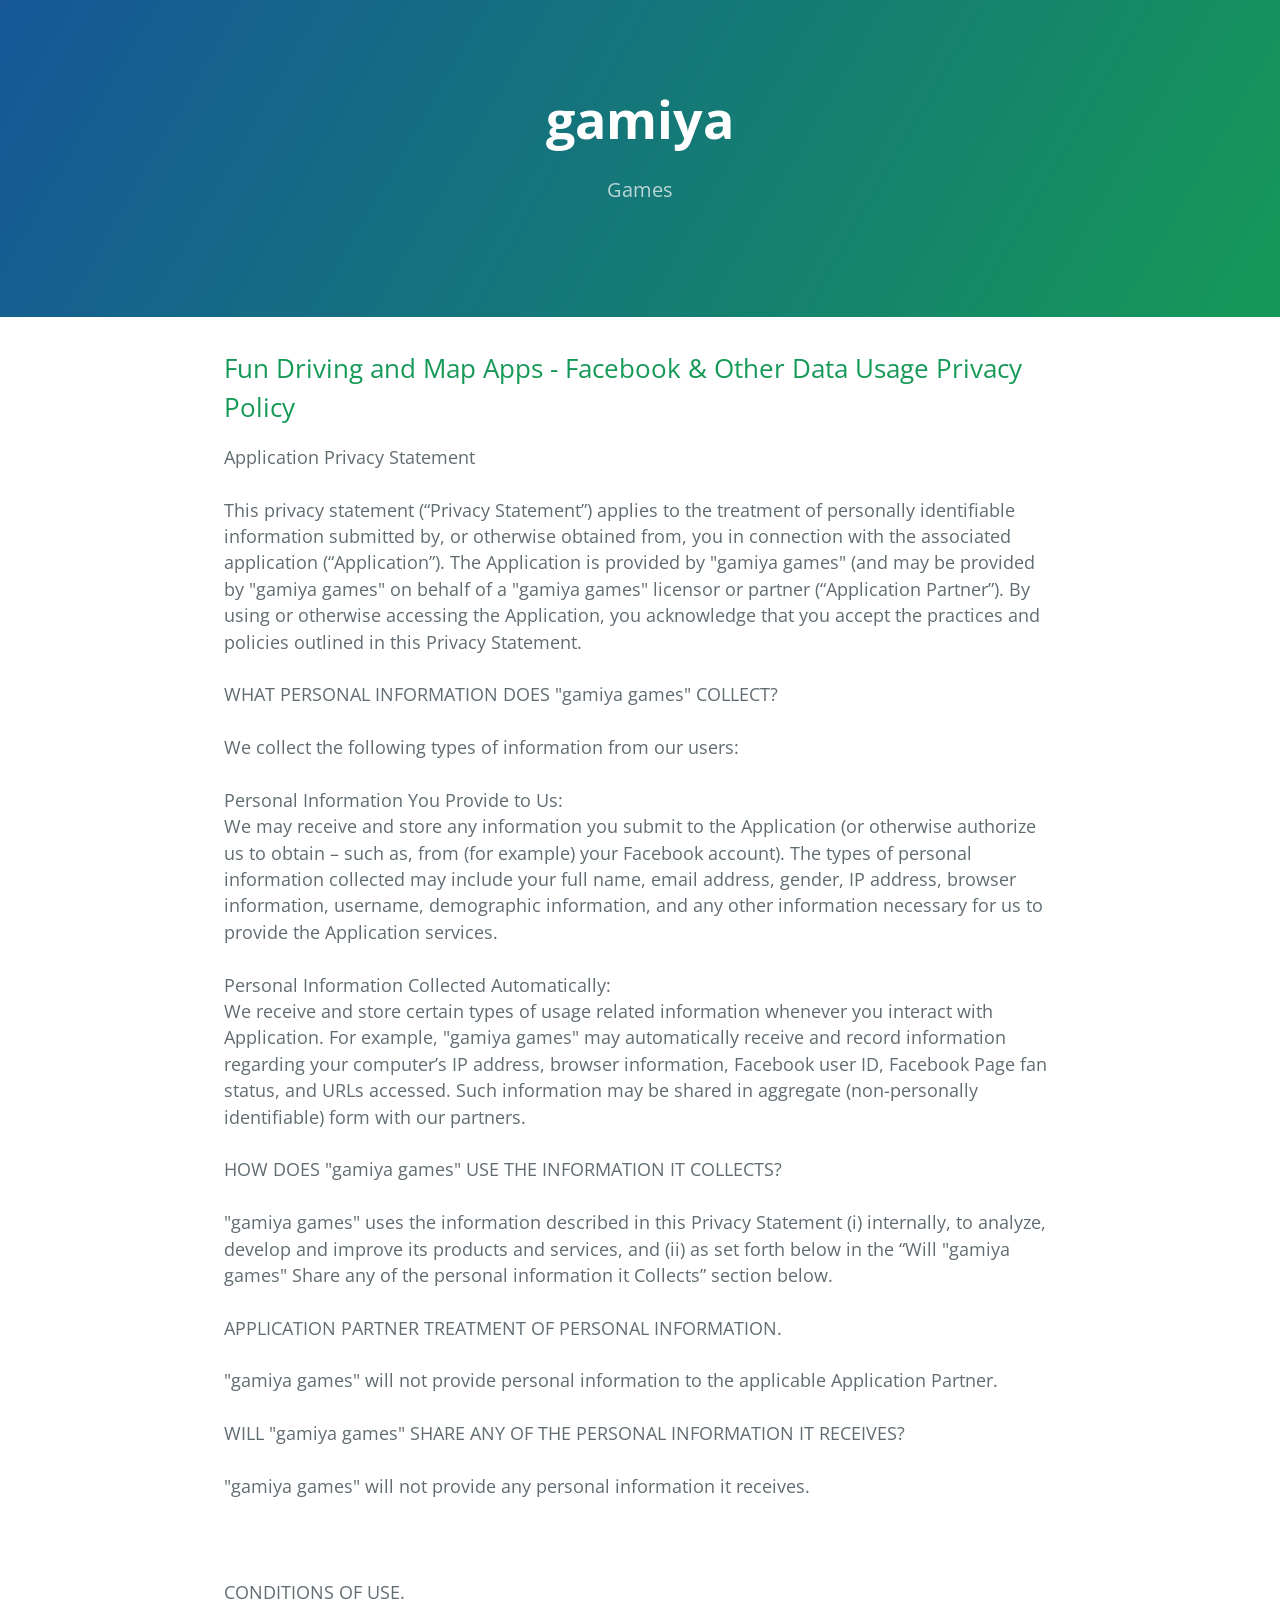
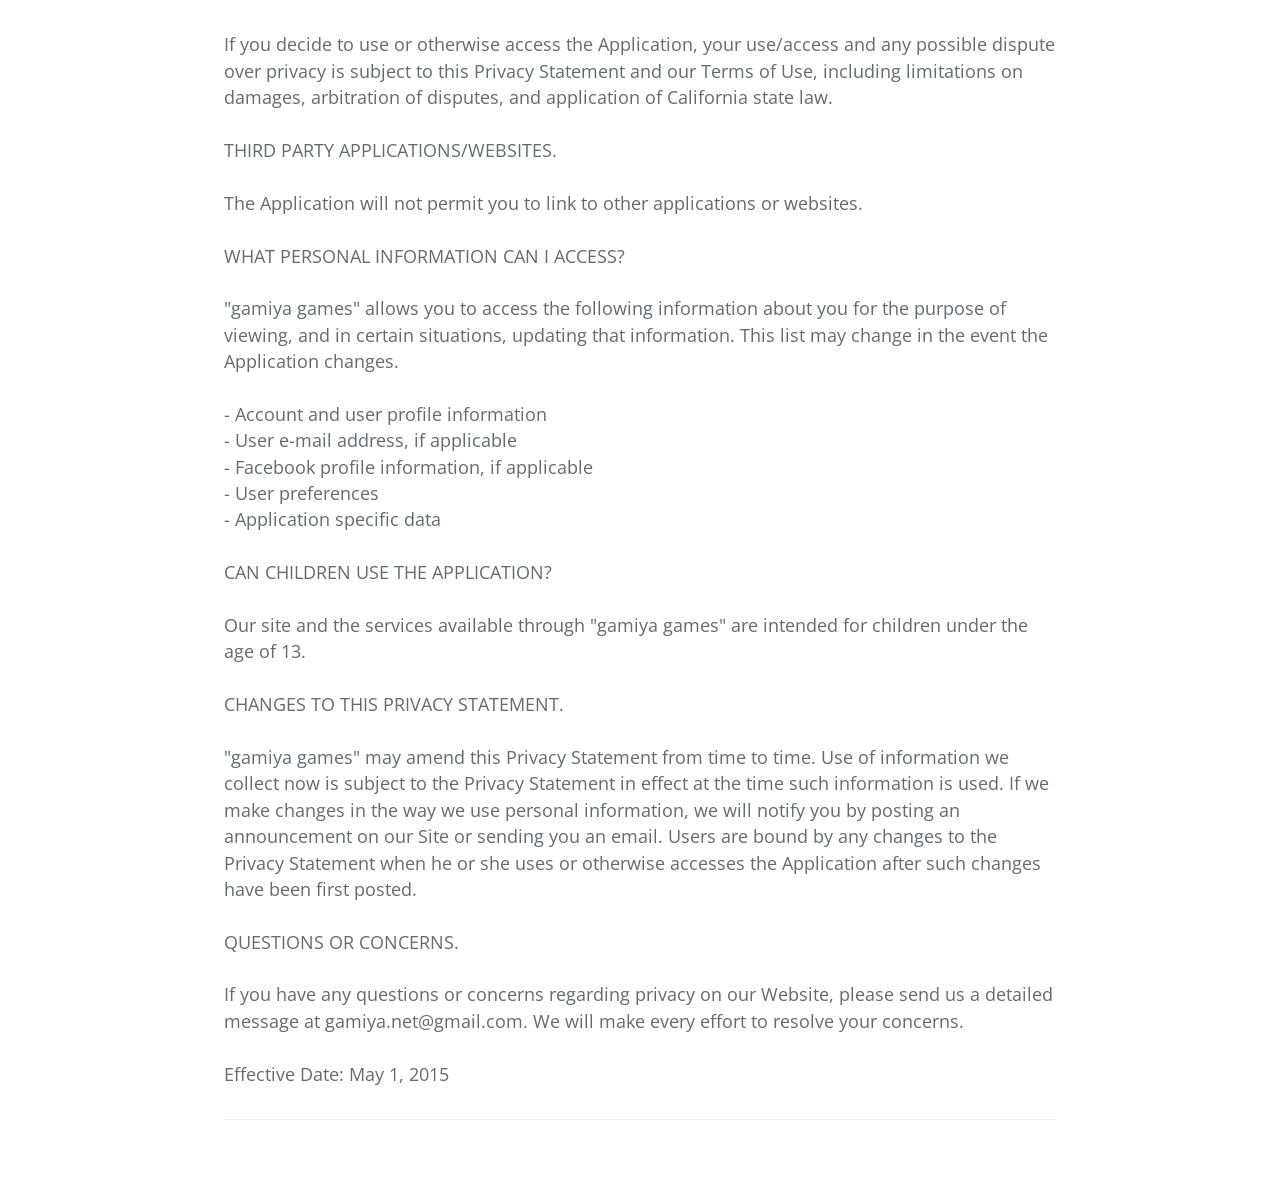
==== index.html @ f91d6087 "inital commit" ====
<!DOCTYPE html>
<html lang="en-us">
  <head>
    <meta charset="UTF-8">
    <title>gamiya by gamiya</title>
    <meta name="viewport" content="width=device-width, initial-scale=1">
    <link rel="stylesheet" type="text/css" href="stylesheets/normalize.css" media="screen">
    <link href='http://fonts.googleapis.com/css?family=Open+Sans:400,700' rel='stylesheet' type='text/css'>
    <link rel="stylesheet" type="text/css" href="stylesheets/stylesheet.css" media="screen">
    <link rel="stylesheet" type="text/css" href="stylesheets/github-light.css" media="screen">
  </head>
	 <body>
    <section class="page-header">
      <h1 class="project-name">gamiya</h1>
      <h2 class="project-tagline">Games</h2>
    </section>

    <section class="main-content">
		<h2>Fun Driving and Map Apps - Facebook & Other Data Usage Privacy Policy</h2>
		Application Privacy Statement
		<br><br>
		This privacy statement (“Privacy Statement”) applies to the treatment of personally identifiable information submitted by, or otherwise obtained from, you in connection with the associated application (“Application”). The Application is provided by "gamiya games" (and may be provided by "gamiya games" on behalf of a "gamiya games" licensor or partner (“Application Partner”). By using or otherwise accessing the Application, you acknowledge that you accept the practices and policies outlined in this Privacy Statement.
		<br><br>
		WHAT PERSONAL INFORMATION DOES "gamiya games" COLLECT?
		<br><br>
		We collect the following types of information from our users:
		<br><br>
		Personal Information You Provide to Us:<br>
		We may receive and store any information you submit to the Application (or otherwise authorize us to obtain – such as, from (for example) your Facebook account). The types of personal information collected may include your full name, email address, gender, IP address, browser information, username, demographic information, and any other information necessary for us to provide the Application services.
		<br><br>
		Personal Information Collected Automatically:<br>
		We receive and store certain types of usage related information whenever you interact with Application. For example, "gamiya games" may automatically receive and record information regarding your computer’s IP address, browser information, Facebook user ID, Facebook Page fan status, and URLs accessed. Such information may be shared in aggregate (non-personally identifiable) form with our partners.
		<br><br>
		HOW DOES "gamiya games" USE THE INFORMATION IT COLLECTS?
		<br><br>
		"gamiya games" uses the information described in this Privacy Statement (i) internally, to analyze, develop and improve its products and services, and (ii) as set forth below in the “Will "gamiya games" Share any of the personal information it Collects” section below.
		<br><br>
		APPLICATION PARTNER TREATMENT OF PERSONAL INFORMATION.
		<br><br>
		"gamiya games" will not provide personal information to the applicable Application Partner. 
		<br><br>
		WILL "gamiya games" SHARE ANY OF THE PERSONAL INFORMATION IT RECEIVES?
		<br><br>
		"gamiya games" will not provide any personal information it receives. 
		<br><br>
		<br><br>
		CONDITIONS OF USE.
		<br><br>
		If you decide to use or otherwise access the Application, your use/access and any possible dispute over privacy is subject to this Privacy Statement and our Terms of Use, including limitations on damages, arbitration of disputes, and application of California state law.
		<br><br>
		THIRD PARTY APPLICATIONS/WEBSITES.
		<br><br>
		The Application will not permit you to link to other applications or websites. 
		<br><br>
		WHAT PERSONAL INFORMATION CAN I ACCESS?
		<br><br>
		"gamiya games" allows you to access the following information about you for the purpose of viewing, and in certain situations, updating that information. This list may change in the event the Application changes.
		<br><br>
		- Account and user profile information<br>
		- User e-mail address, if applicable<br>
		- Facebook profile information, if applicable<br>
		- User preferences<br>
		- Application specific data
		<br><br>
		CAN CHILDREN USE THE APPLICATION?
		<br><br>
		Our site and the services available through "gamiya games" are intended for children under the age of 13. 
		<br><br>
		CHANGES TO THIS PRIVACY STATEMENT.
		<br><br>
		"gamiya games" may amend this Privacy Statement from time to time. Use of information we collect now is subject to the Privacy Statement in effect at the time such information is used. If we make changes in the way we use personal information, we will notify you by posting an announcement on our Site or sending you an email. Users are bound by any changes to the Privacy Statement when he or she uses or otherwise accesses the Application after such changes have been first posted.
		<br><br>
		QUESTIONS OR CONCERNS.
		<br><br>
		If you have any questions or concerns regarding privacy on our Website, please send us a detailed message at gamiya.net@gmail.com. We will make every effort to resolve your concerns.
		<br><br>
		Effective Date: May 1, 2015
		<footer class="site-footer">

      
      </footer>

    </section>
	
</body></html>
---- stylesheets/stylesheet.css ----
* {
  box-sizing: border-box; }

body {
  padding: 0;
  margin: 0;
  font-family: "Open Sans", "Helvetica Neue", Helvetica, Arial, sans-serif;
  font-size: 16px;
  line-height: 1.5;
  color: #606c71; }

a {
  color: #1e6bb8;
  text-decoration: none; }
  a:hover {
    text-decoration: underline; }

.btn {
  display: inline-block;
  margin-bottom: 1rem;
  color: rgba(255, 255, 255, 0.7);
  background-color: rgba(255, 255, 255, 0.08);
  border-color: rgba(255, 255, 255, 0.2);
  border-style: solid;
  border-width: 1px;
  border-radius: 0.3rem;
  transition: color 0.2s, background-color 0.2s, border-color 0.2s; }
  .btn + .btn {
    margin-left: 1rem; }

.btn:hover {
  color: rgba(255, 255, 255, 0.8);
  text-decoration: none;
  background-color: rgba(255, 255, 255, 0.2);
  border-color: rgba(255, 255, 255, 0.3); }

@media screen and (min-width: 64em) {
  .btn {
    padding: 0.75rem 1rem; } }

@media screen and (min-width: 42em) and (max-width: 64em) {
  .btn {
    padding: 0.6rem 0.9rem;
    font-size: 0.9rem; } }

@media screen and (max-width: 42em) {
  .btn {
    display: block;
    width: 100%;
    padding: 0.75rem;
    font-size: 0.9rem; }
    .btn + .btn {
      margin-top: 1rem;
      margin-left: 0; } }

.page-header {
  color: #fff;
  text-align: center;
  background-color: #159957;
  background-image: linear-gradient(120deg, #155799, #159957); }

@media screen and (min-width: 64em) {
  .page-header {
    padding: 5rem 6rem; } }

@media screen and (min-width: 42em) and (max-width: 64em) {
  .page-header {
    padding: 3rem 4rem; } }

@media screen and (max-width: 42em) {
  .page-header {
    padding: 2rem 1rem; } }

.project-name {
  margin-top: 0;
  margin-bottom: 0.1rem; }

@media screen and (min-width: 64em) {
  .project-name {
    font-size: 3.25rem; } }

@media screen and (min-width: 42em) and (max-width: 64em) {
  .project-name {
    font-size: 2.25rem; } }

@media screen and (max-width: 42em) {
  .project-name {
    font-size: 1.75rem; } }

.project-tagline {
  margin-bottom: 2rem;
  font-weight: normal;
  opacity: 0.7; }

@media screen and (min-width: 64em) {
  .project-tagline {
    font-size: 1.25rem; } }

@media screen and (min-width: 42em) and (max-width: 64em) {
  .project-tagline {
    font-size: 1.15rem; } }

@media screen and (max-width: 42em) {
  .project-tagline {
    font-size: 1rem; } }

.main-content :first-child {
  margin-top: 0; }
.main-content img {
  max-width: 100%; }
.main-content h1, .main-content h2, .main-content h3, .main-content h4, .main-content h5, .main-content h6 {
  margin-top: 2rem;
  margin-bottom: 1rem;
  font-weight: normal;
  color: #159957; }
.main-content p {
  margin-bottom: 1em; }
.main-content code {
  padding: 2px 4px;
  font-family: Consolas, "Liberation Mono", Menlo, Courier, monospace;
  font-size: 0.9rem;
  color: #383e41;
  background-color: #f3f6fa;
  border-radius: 0.3rem; }
.main-content pre {
  padding: 0.8rem;
  margin-top: 0;
  margin-bottom: 1rem;
  font: 1rem Consolas, "Liberation Mono", Menlo, Courier, monospace;
  color: #567482;
  word-wrap: normal;
  background-color: #f3f6fa;
  border: solid 1px #dce6f0;
  border-radius: 0.3rem; }
  .main-content pre > code {
    padding: 0;
    margin: 0;
    font-size: 0.9rem;
    color: #567482;
    word-break: normal;
    white-space: pre;
    background: transparent;
    border: 0; }
.main-content .highlight {
  margin-bottom: 1rem; }
  .main-content .highlight pre {
    margin-bottom: 0;
    word-break: normal; }
.main-content .highlight pre, .main-content pre {
  padding: 0.8rem;
  overflow: auto;
  font-size: 0.9rem;
  line-height: 1.45;
  border-radius: 0.3rem; }
.main-content pre code, .main-content pre tt {
  display: inline;
  max-width: initial;
  padding: 0;
  margin: 0;
  overflow: initial;
  line-height: inherit;
  word-wrap: normal;
  background-color: transparent;
  border: 0; }
  .main-content pre code:before, .main-content pre code:after, .main-content pre tt:before, .main-content pre tt:after {
    content: normal; }
.main-content ul, .main-content ol {
  margin-top: 0; }
.main-content blockquote {
  padding: 0 1rem;
  margin-left: 0;
  color: #819198;
  border-left: 0.3rem solid #dce6f0; }
  .main-content blockquote > :first-child {
    margin-top: 0; }
  .main-content blockquote > :last-child {
    margin-bottom: 0; }
.main-content table {
  display: block;
  width: 100%;
  overflow: auto;
  word-break: normal;
  word-break: keep-all; }
  .main-content table th {
    font-weight: bold; }
  .main-content table th, .main-content table td {
    padding: 0.5rem 1rem;
    border: 1px solid #e9ebec; }
.main-content dl {
  padding: 0; }
  .main-content dl dt {
    padding: 0;
    margin-top: 1rem;
    font-size: 1rem;
    font-weight: bold; }
  .main-content dl dd {
    padding: 0;
    margin-bottom: 1rem; }
.main-content hr {
  height: 2px;
  padding: 0;
  margin: 1rem 0;
  background-color: #eff0f1;
  border: 0; }

@media screen and (min-width: 64em) {
  .main-content {
    max-width: 64rem;
    padding: 2rem 6rem;
    margin: 0 auto;
    font-size: 1.1rem; } }

@media screen and (min-width: 42em) and (max-width: 64em) {
  .main-content {
    padding: 2rem 4rem;
    font-size: 1.1rem; } }

@media screen and (max-width: 42em) {
  .main-content {
    padding: 2rem 1rem;
    font-size: 1rem; } }

.site-footer {
  padding-top: 2rem;
  margin-top: 2rem;
  border-top: solid 1px #eff0f1; }

.site-footer-owner {
  display: block;
  font-weight: bold; }

.site-footer-credits {
  color: #819198; }

@media screen and (min-width: 64em) {
  .site-footer {
    font-size: 1rem; } }

@media screen and (min-width: 42em) and (max-width: 64em) {
  .site-footer {
    font-size: 1rem; } }

@media screen and (max-width: 42em) {
  .site-footer {
    font-size: 0.9rem; } }
---- stylesheets/github-light.css ----
/*
   Copyright 2014 GitHub Inc.

   Licensed under the Apache License, Version 2.0 (the "License");
   you may not use this file except in compliance with the License.
   You may obtain a copy of the License at

       http://www.apache.org/licenses/LICENSE-2.0

   Unless required by applicable law or agreed to in writing, software
   distributed under the License is distributed on an "AS IS" BASIS,
   WITHOUT WARRANTIES OR CONDITIONS OF ANY KIND, either express or implied.
   See the License for the specific language governing permissions and
   limitations under the License.

*/

.pl-c /* comment */ {
  color: #969896;
}

.pl-c1      /* constant, markup.raw, meta.diff.header, meta.module-reference, meta.property-name, support, support.constant, support.variable, variable.other.constant */,
.pl-s .pl-v /* string variable */ {
  color: #0086b3;
}

.pl-e  /* entity */,
.pl-en /* entity.name */ {
  color: #795da3;
}

.pl-s .pl-s1 /* string source */,
.pl-smi      /* storage.modifier.import, storage.modifier.package, storage.type.java, variable.other, variable.parameter.function */ {
  color: #333;
}

.pl-ent /* entity.name.tag */ {
  color: #63a35c;
}

.pl-k /* keyword, storage, storage.type */ {
  color: #a71d5d;
}

.pl-pds              /* punctuation.definition.string, string.regexp.character-class */,
.pl-s                /* string */,
.pl-s .pl-pse .pl-s1 /* string punctuation.section.embedded source */,
.pl-sr               /* string.regexp */,
.pl-sr .pl-cce       /* string.regexp constant.character.escape */,
.pl-sr .pl-sra       /* string.regexp string.regexp.arbitrary-repitition */,
.pl-sr .pl-sre       /* string.regexp source.ruby.embedded */ {
  color: #183691;
}

.pl-v /* variable */ {
  color: #ed6a43;
}

.pl-id /* invalid.deprecated */ {
  color: #b52a1d;
}

.pl-ii /* invalid.illegal */ {
  background-color: #b52a1d;
  color: #f8f8f8;
}

.pl-sr .pl-cce /* string.regexp constant.character.escape */ {
  color: #63a35c;
  font-weight: bold;
}

.pl-ml /* markup.list */ {
  color: #693a17;
}

.pl-mh        /* markup.heading */,
.pl-mh .pl-en /* markup.heading entity.name */,
.pl-ms        /* meta.separator */ {
  color: #1d3e81;
  font-weight: bold;
}

.pl-mq /* markup.quote */ {
  color: #008080;
}

.pl-mi /* markup.italic */ {
  color: #333;
  font-style: italic;
}

.pl-mb /* markup.bold */ {
  color: #333;
  font-weight: bold;
}

.pl-md /* markup.deleted, meta.diff.header.from-file */ {
  background-color: #ffecec;
  color: #bd2c00;
}

.pl-mi1 /* markup.inserted, meta.diff.header.to-file */ {
  background-color: #eaffea;
  color: #55a532;
}

.pl-mdr /* meta.diff.range */ {
  color: #795da3;
  font-weight: bold;
}

.pl-mo /* meta.output */ {
  color: #1d3e81;
}
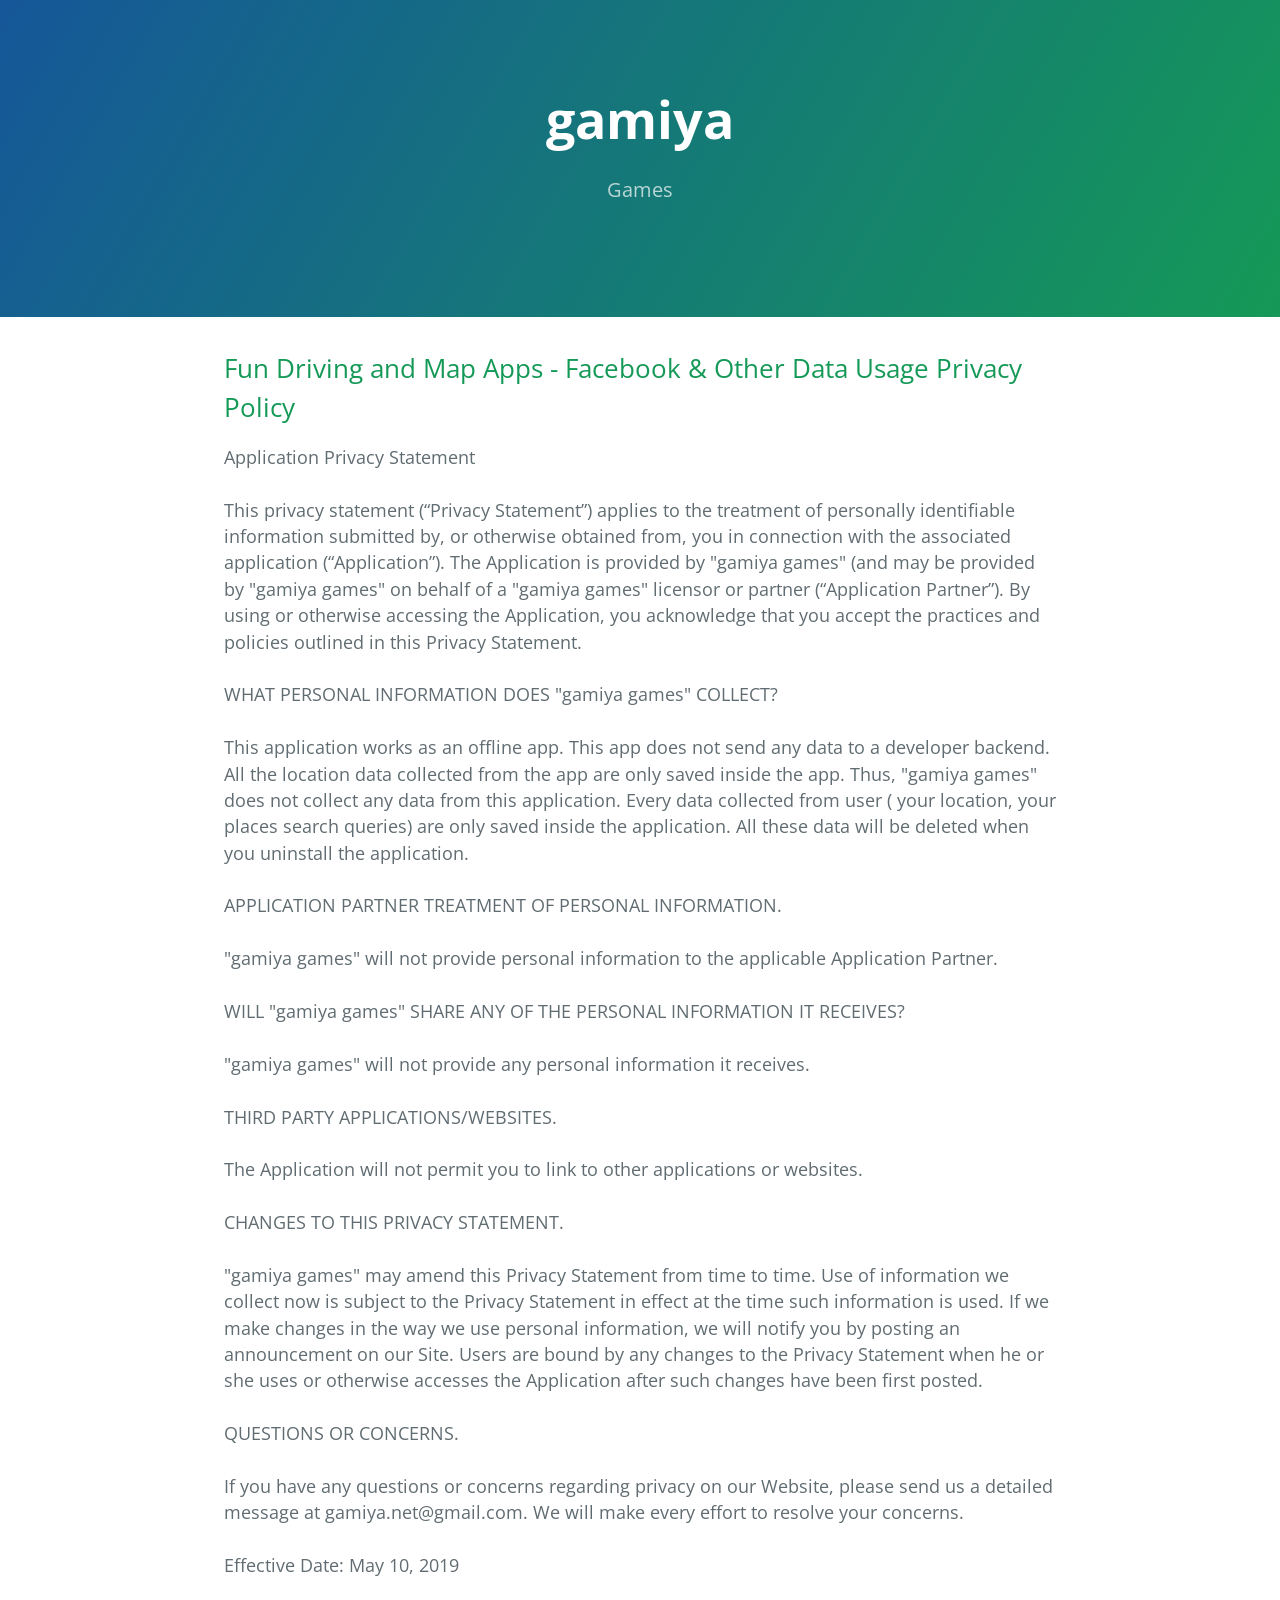
==== commit 5b889284: "policy changes" ====
--- a/index.html
+++ b/index.html
@@ -23,17 +23,9 @@
 		<br><br>
 		WHAT PERSONAL INFORMATION DOES "gamiya games" COLLECT?
 		<br><br>
-		We collect the following types of information from our users:
-		<br><br>
-		Personal Information You Provide to Us:<br>
-		We may receive and store any information you submit to the Application (or otherwise authorize us to obtain – such as, from (for example) your Facebook account). The types of personal information collected may include your full name, email address, gender, IP address, browser information, username, demographic information, and any other information necessary for us to provide the Application services.
-		<br><br>
-		Personal Information Collected Automatically:<br>
-		We receive and store certain types of usage related information whenever you interact with Application. For example, "gamiya games" may automatically receive and record information regarding your computer’s IP address, browser information, Facebook user ID, Facebook Page fan status, and URLs accessed. Such information may be shared in aggregate (non-personally identifiable) form with our partners.
-		<br><br>
-		HOW DOES "gamiya games" USE THE INFORMATION IT COLLECTS?
-		<br><br>
-		"gamiya games" uses the information described in this Privacy Statement (i) internally, to analyze, develop and improve its products and services, and (ii) as set forth below in the “Will "gamiya games" Share any of the personal information it Collects” section below.
+		This application works as an offline app. This app does not send any data to a developer backend. All the location data collected from the app
+		are only saved inside the app. Thus, "gamiya games" does not collect any data from this application.
+		Every data collected from user ( your location, your places search queries) are only saved inside the application. All these data will be deleted when you uninstall the application.
 		<br><br>
 		APPLICATION PARTNER TREATMENT OF PERSONAL INFORMATION.
 		<br><br>
@@ -43,38 +35,19 @@
 		<br><br>
 		"gamiya games" will not provide any personal information it receives. 
 		<br><br>
-		<br><br>
-		CONDITIONS OF USE.
-		<br><br>
-		If you decide to use or otherwise access the Application, your use/access and any possible dispute over privacy is subject to this Privacy Statement and our Terms of Use, including limitations on damages, arbitration of disputes, and application of California state law.
-		<br><br>
 		THIRD PARTY APPLICATIONS/WEBSITES.
 		<br><br>
 		The Application will not permit you to link to other applications or websites. 
 		<br><br>
-		WHAT PERSONAL INFORMATION CAN I ACCESS?
-		<br><br>
-		"gamiya games" allows you to access the following information about you for the purpose of viewing, and in certain situations, updating that information. This list may change in the event the Application changes.
-		<br><br>
-		- Account and user profile information<br>
-		- User e-mail address, if applicable<br>
-		- Facebook profile information, if applicable<br>
-		- User preferences<br>
-		- Application specific data
-		<br><br>
-		CAN CHILDREN USE THE APPLICATION?
-		<br><br>
-		Our site and the services available through "gamiya games" are intended for children under the age of 13. 
-		<br><br>
 		CHANGES TO THIS PRIVACY STATEMENT.
 		<br><br>
-		"gamiya games" may amend this Privacy Statement from time to time. Use of information we collect now is subject to the Privacy Statement in effect at the time such information is used. If we make changes in the way we use personal information, we will notify you by posting an announcement on our Site or sending you an email. Users are bound by any changes to the Privacy Statement when he or she uses or otherwise accesses the Application after such changes have been first posted.
+		"gamiya games" may amend this Privacy Statement from time to time. Use of information we collect now is subject to the Privacy Statement in effect at the time such information is used. If we make changes in the way we use personal information, we will notify you by posting an announcement on our Site. Users are bound by any changes to the Privacy Statement when he or she uses or otherwise accesses the Application after such changes have been first posted.
 		<br><br>
 		QUESTIONS OR CONCERNS.
 		<br><br>
 		If you have any questions or concerns regarding privacy on our Website, please send us a detailed message at gamiya.net@gmail.com. We will make every effort to resolve your concerns.
 		<br><br>
-		Effective Date: May 1, 2015
+		Effective Date: May 10, 2019
 		<footer class="site-footer">
 
       
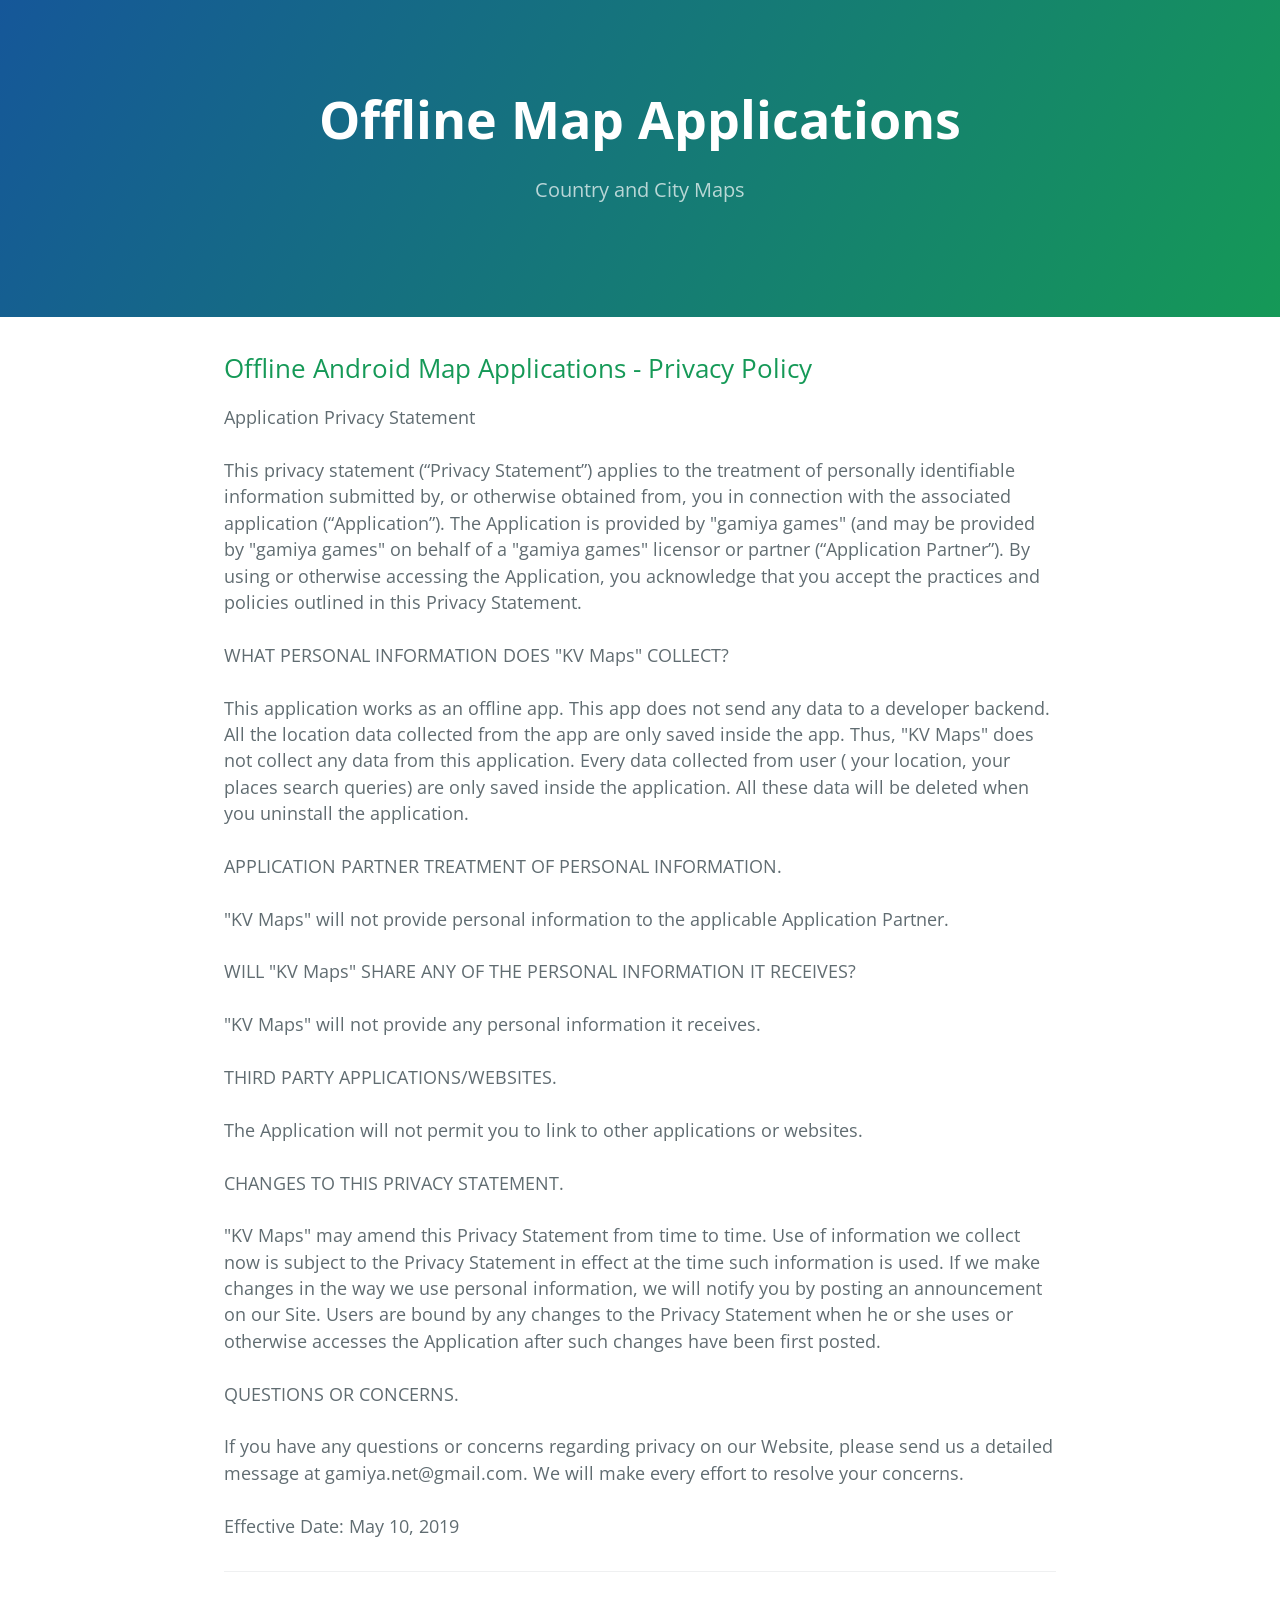
==== commit 6e45cdfc: "KV Maps" ====
--- a/index.html
+++ b/index.html
@@ -2,7 +2,7 @@
 <html lang="en-us">
   <head>
     <meta charset="UTF-8">
-    <title>gamiya by gamiya</title>
+    <title>Offline Maps</title>
     <meta name="viewport" content="width=device-width, initial-scale=1">
     <link rel="stylesheet" type="text/css" href="stylesheets/normalize.css" media="screen">
     <link href='http://fonts.googleapis.com/css?family=Open+Sans:400,700' rel='stylesheet' type='text/css'>
@@ -11,29 +11,29 @@
   </head>
 	 <body>
     <section class="page-header">
-      <h1 class="project-name">gamiya</h1>
-      <h2 class="project-tagline">Games</h2>
+      <h1 class="project-name">Offline Map Applications</h1>
+      <h2 class="project-tagline">Country and City Maps</h2>
     </section>
 
     <section class="main-content">
-		<h2>Fun Driving and Map Apps - Facebook & Other Data Usage Privacy Policy</h2>
+		<h2>Offline Android Map Applications - Privacy Policy</h2>
 		Application Privacy Statement
 		<br><br>
 		This privacy statement (“Privacy Statement”) applies to the treatment of personally identifiable information submitted by, or otherwise obtained from, you in connection with the associated application (“Application”). The Application is provided by "gamiya games" (and may be provided by "gamiya games" on behalf of a "gamiya games" licensor or partner (“Application Partner”). By using or otherwise accessing the Application, you acknowledge that you accept the practices and policies outlined in this Privacy Statement.
 		<br><br>
-		WHAT PERSONAL INFORMATION DOES "gamiya games" COLLECT?
+		WHAT PERSONAL INFORMATION DOES "KV Maps" COLLECT?
 		<br><br>
 		This application works as an offline app. This app does not send any data to a developer backend. All the location data collected from the app
-		are only saved inside the app. Thus, "gamiya games" does not collect any data from this application.
+		are only saved inside the app. Thus, "KV Maps" does not collect any data from this application.
 		Every data collected from user ( your location, your places search queries) are only saved inside the application. All these data will be deleted when you uninstall the application.
 		<br><br>
 		APPLICATION PARTNER TREATMENT OF PERSONAL INFORMATION.
 		<br><br>
-		"gamiya games" will not provide personal information to the applicable Application Partner. 
+		"KV Maps" will not provide personal information to the applicable Application Partner. 
 		<br><br>
-		WILL "gamiya games" SHARE ANY OF THE PERSONAL INFORMATION IT RECEIVES?
+		WILL "KV Maps" SHARE ANY OF THE PERSONAL INFORMATION IT RECEIVES?
 		<br><br>
-		"gamiya games" will not provide any personal information it receives. 
+		"KV Maps" will not provide any personal information it receives. 
 		<br><br>
 		THIRD PARTY APPLICATIONS/WEBSITES.
 		<br><br>
@@ -41,7 +41,7 @@
 		<br><br>
 		CHANGES TO THIS PRIVACY STATEMENT.
 		<br><br>
-		"gamiya games" may amend this Privacy Statement from time to time. Use of information we collect now is subject to the Privacy Statement in effect at the time such information is used. If we make changes in the way we use personal information, we will notify you by posting an announcement on our Site. Users are bound by any changes to the Privacy Statement when he or she uses or otherwise accesses the Application after such changes have been first posted.
+		"KV Maps" may amend this Privacy Statement from time to time. Use of information we collect now is subject to the Privacy Statement in effect at the time such information is used. If we make changes in the way we use personal information, we will notify you by posting an announcement on our Site. Users are bound by any changes to the Privacy Statement when he or she uses or otherwise accesses the Application after such changes have been first posted.
 		<br><br>
 		QUESTIONS OR CONCERNS.
 		<br><br>
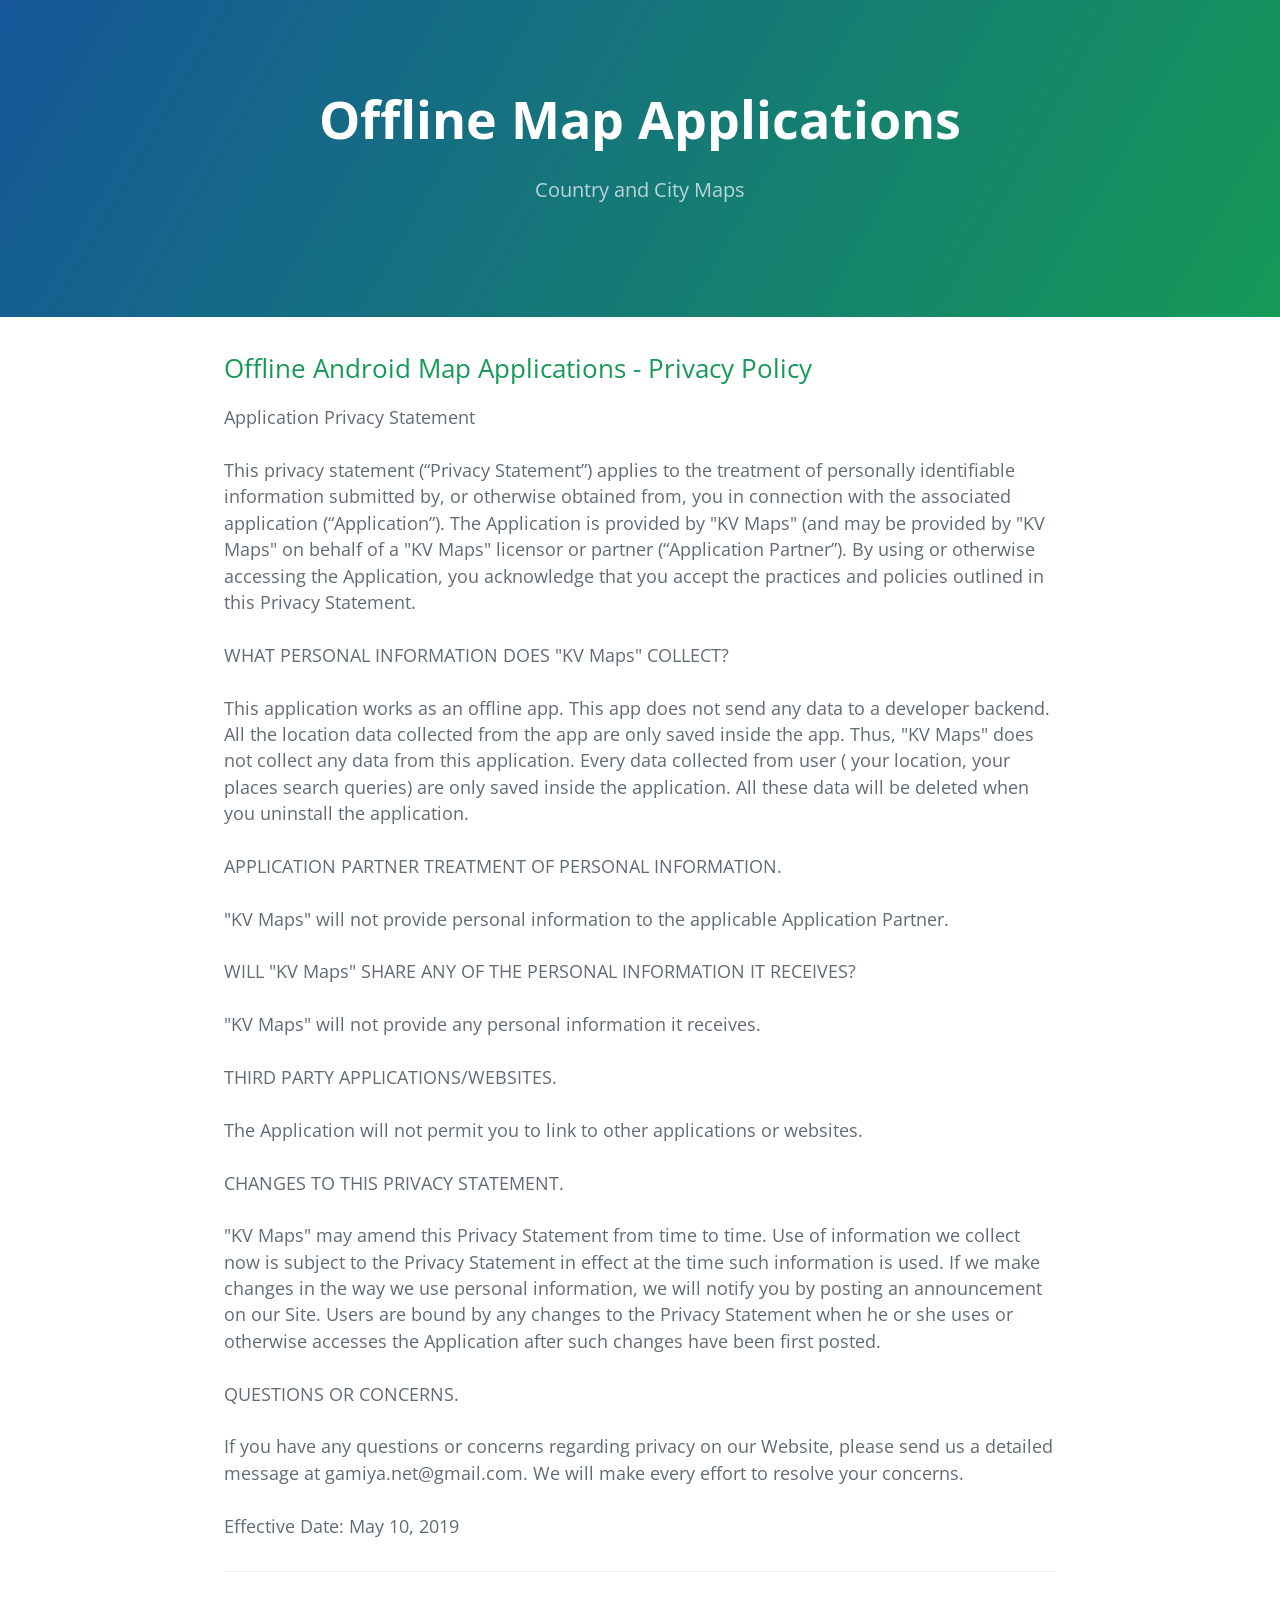
==== commit f5b9f98c: "KV Maps" ====
--- a/index.html
+++ b/index.html
@@ -2,7 +2,7 @@
 <html lang="en-us">
   <head>
     <meta charset="UTF-8">
-    <title>Offline Maps</title>
+    <title>KV Maps</title>
     <meta name="viewport" content="width=device-width, initial-scale=1">
     <link rel="stylesheet" type="text/css" href="stylesheets/normalize.css" media="screen">
     <link href='http://fonts.googleapis.com/css?family=Open+Sans:400,700' rel='stylesheet' type='text/css'>
@@ -19,7 +19,7 @@
 		<h2>Offline Android Map Applications - Privacy Policy</h2>
 		Application Privacy Statement
 		<br><br>
-		This privacy statement (“Privacy Statement”) applies to the treatment of personally identifiable information submitted by, or otherwise obtained from, you in connection with the associated application (“Application”). The Application is provided by "gamiya games" (and may be provided by "gamiya games" on behalf of a "gamiya games" licensor or partner (“Application Partner”). By using or otherwise accessing the Application, you acknowledge that you accept the practices and policies outlined in this Privacy Statement.
+		This privacy statement (“Privacy Statement”) applies to the treatment of personally identifiable information submitted by, or otherwise obtained from, you in connection with the associated application (“Application”). The Application is provided by "KV Maps" (and may be provided by "KV Maps" on behalf of a "KV Maps" licensor or partner (“Application Partner”). By using or otherwise accessing the Application, you acknowledge that you accept the practices and policies outlined in this Privacy Statement.
 		<br><br>
 		WHAT PERSONAL INFORMATION DOES "KV Maps" COLLECT?
 		<br><br>
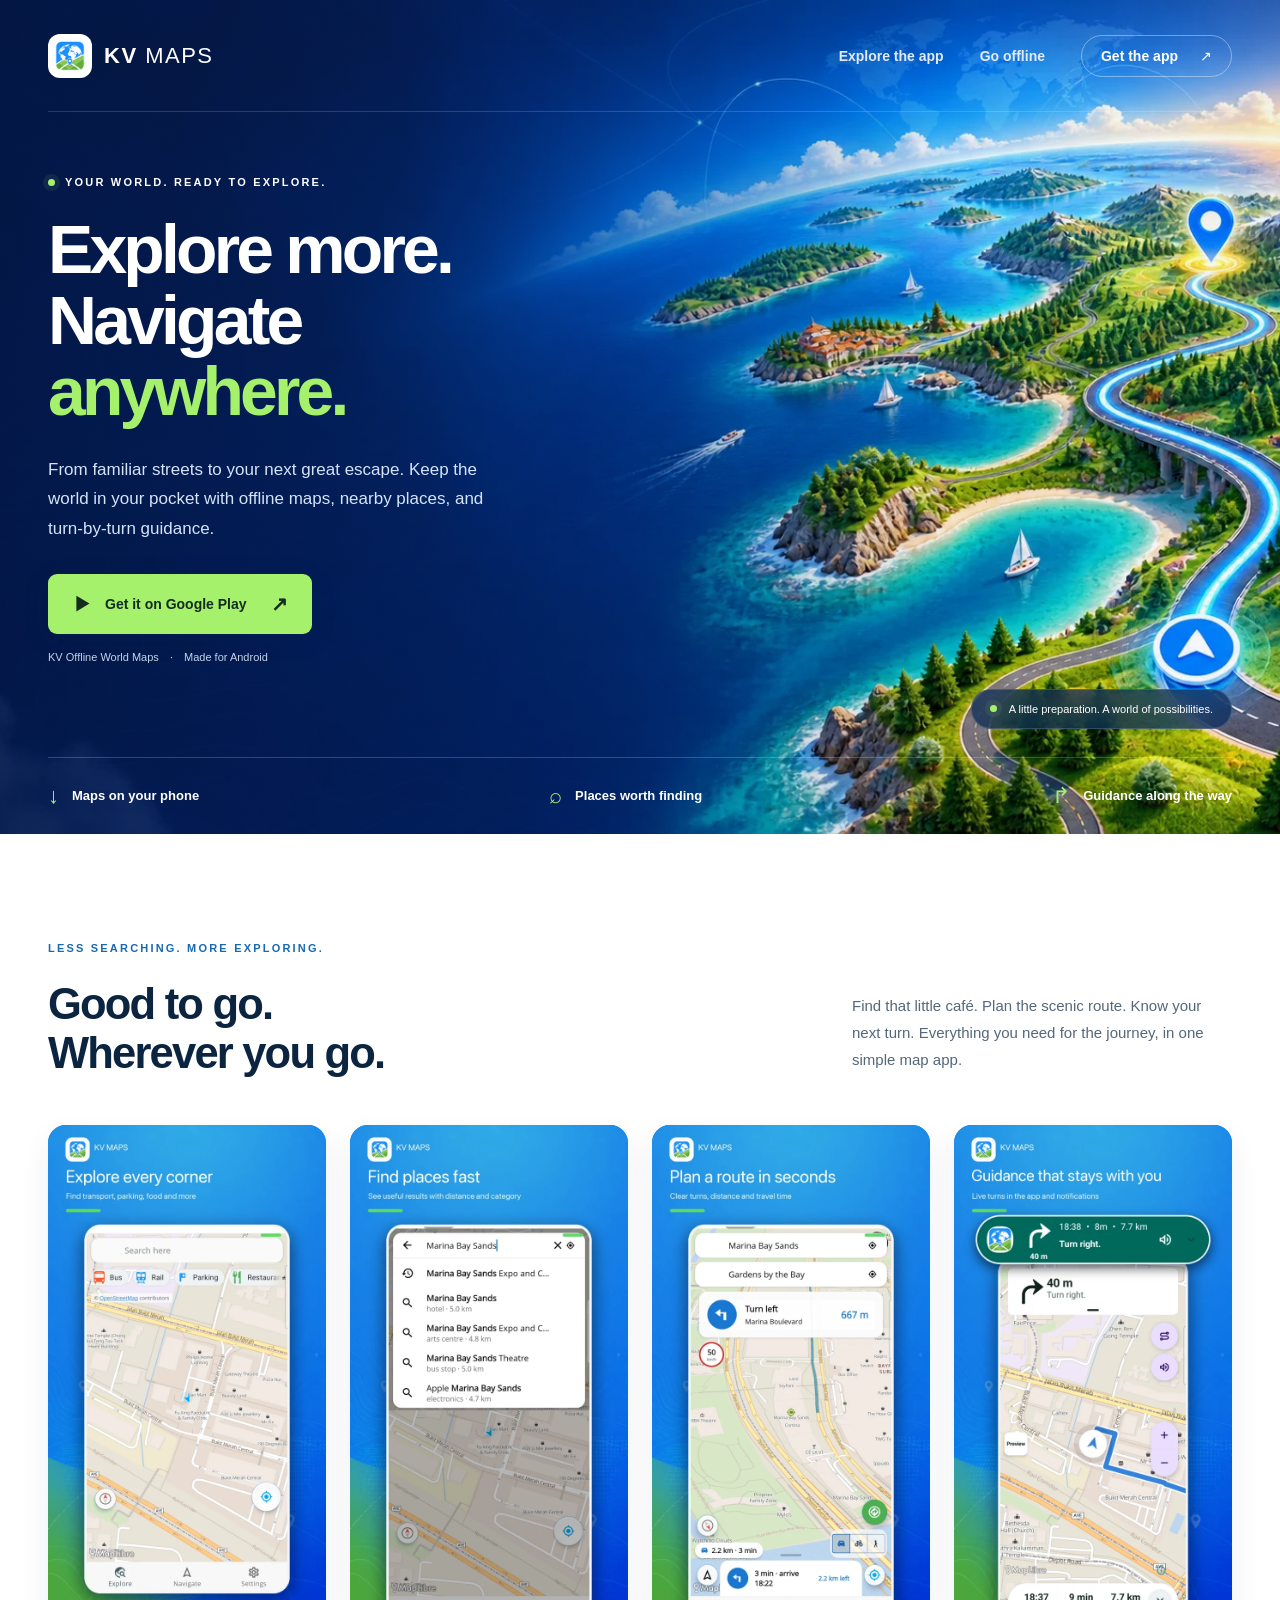
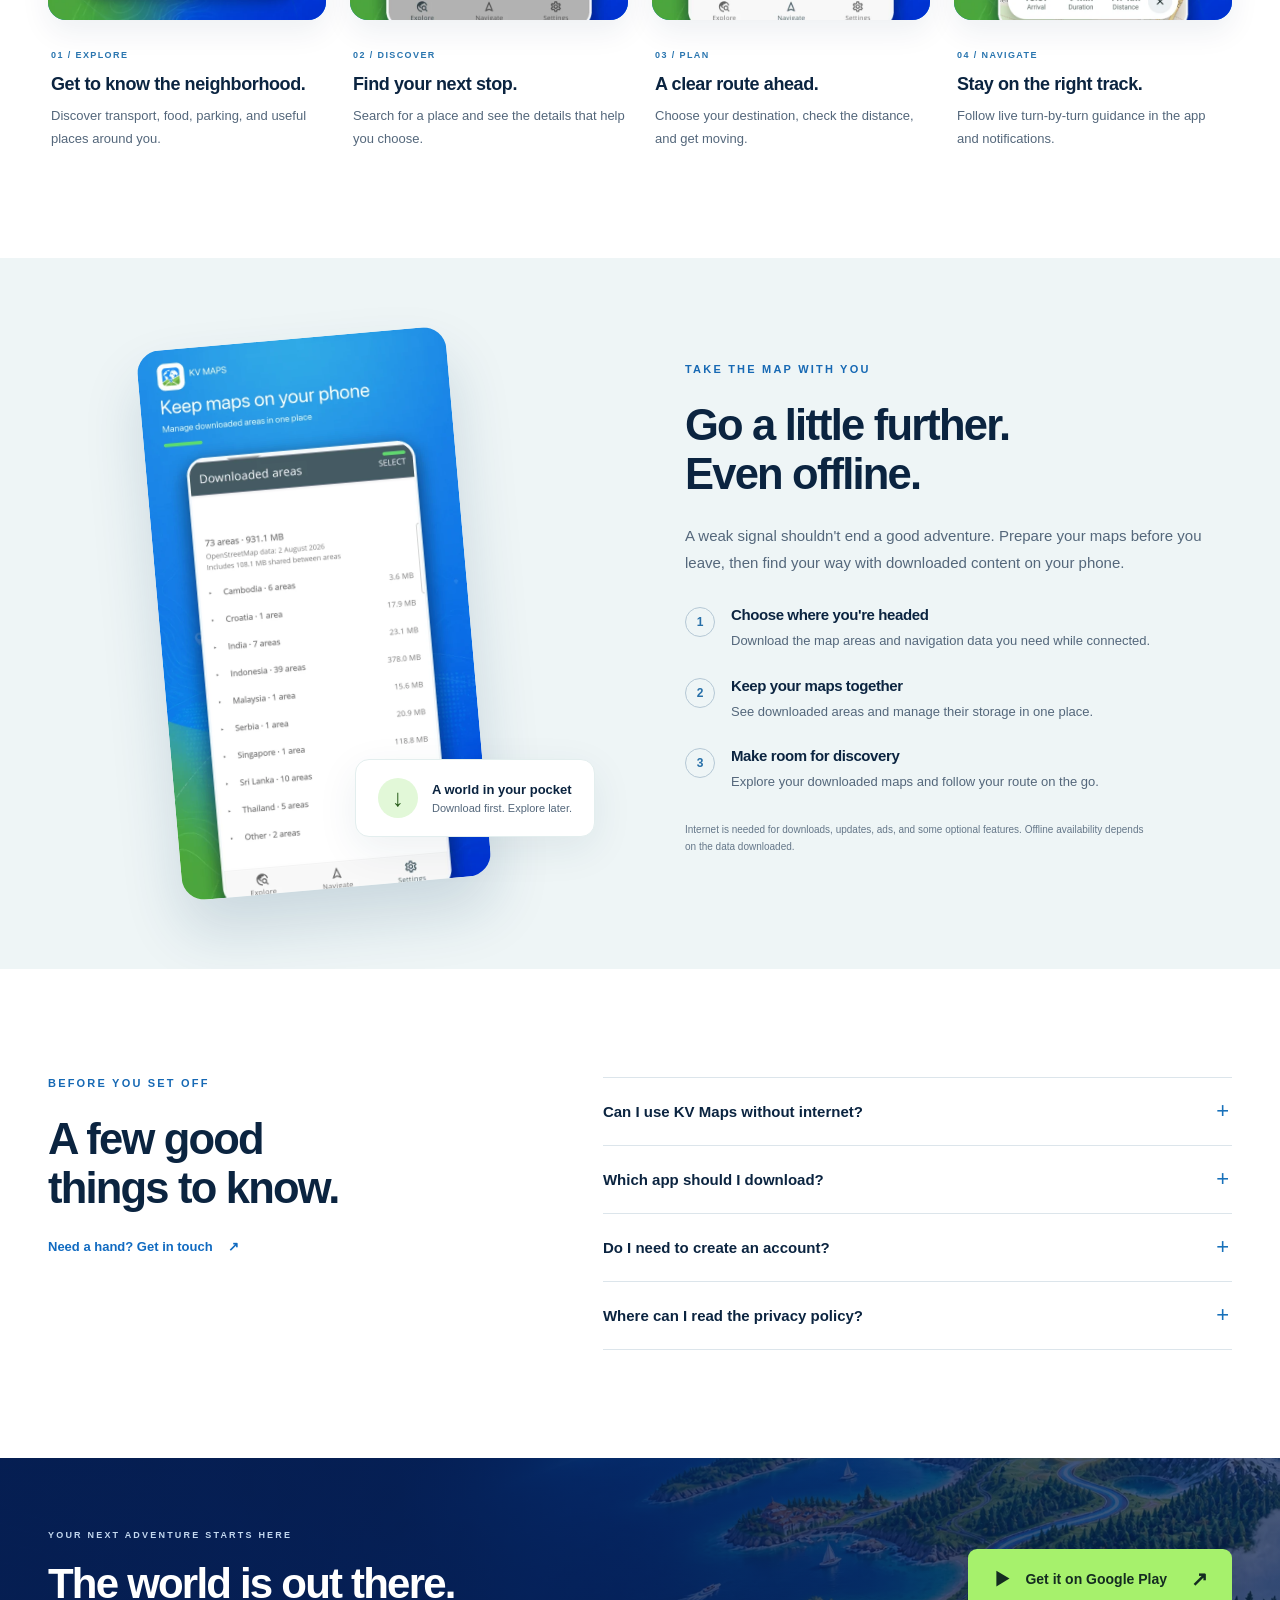
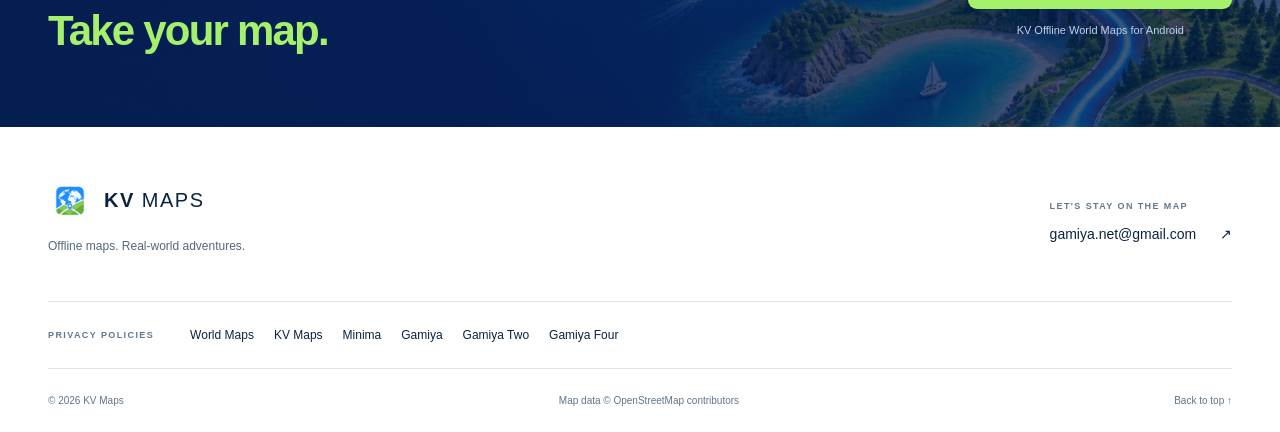
==== commit d59eb643: "Redesign KV Maps landing page with app artwork" ====
--- a/index.html
+++ b/index.html
@@ -1,58 +1,108 @@
 <!DOCTYPE html>
-<html lang="en-us">
-  <head>
-    <meta charset="UTF-8">
-    <title>KV Maps</title>
-    <meta name="viewport" content="width=device-width, initial-scale=1">
-    <link rel="stylesheet" type="text/css" href="stylesheets/normalize.css" media="screen">
-    <link href='http://fonts.googleapis.com/css?family=Open+Sans:400,700' rel='stylesheet' type='text/css'>
-    <link rel="stylesheet" type="text/css" href="stylesheets/stylesheet.css" media="screen">
-    <link rel="stylesheet" type="text/css" href="stylesheets/github-light.css" media="screen">
-  </head>
-	 <body>
-    <section class="page-header">
-      <h1 class="project-name">Offline Map Applications</h1>
-      <h2 class="project-tagline">Country and City Maps</h2>
-    </section>
+<html lang="en">
+<head>
+  <meta charset="UTF-8">
+  <meta name="viewport" content="width=device-width, initial-scale=1">
+  <meta name="theme-color" content="#061e50">
+  <title>KV Maps — Explore more. Navigate anywhere.</title>
+  <meta name="description" content="Meet KV Offline World Maps for Android. Download maps, discover nearby places, and find your way with turn-by-turn navigation.">
+  <link rel="canonical" href="https://kvmaps.com/">
+  <link rel="icon" type="image/webp" href="assets/kv-maps-icon.webp">
+  <link rel="preload" as="image" href="assets/world-map-landscape.webp">
+  <link rel="stylesheet" href="stylesheets/landing.css">
+  <meta property="og:type" content="website">
+  <meta property="og:site_name" content="KV Maps">
+  <meta property="og:title" content="KV Maps — Explore more. Navigate anywhere.">
+  <meta property="og:description" content="Offline maps, nearby places, and live navigation. Your next adventure starts here.">
+  <meta property="og:url" content="https://kvmaps.com/">
+  <meta property="og:image" content="https://kvmaps.com/assets/social-preview.png">
+  <meta property="og:image:width" content="1024">
+  <meta property="og:image:height" content="500">
+  <meta property="og:image:alt" content="KV Maps: Explore more. Navigate anywhere. A coastal landscape with a glowing navigation route.">
+  <meta name="twitter:card" content="summary_large_image">
+  <meta name="twitter:title" content="KV Maps — Explore more. Navigate anywhere.">
+  <meta name="twitter:description" content="Offline maps, nearby places, and live navigation for Android.">
+  <meta name="twitter:image" content="https://kvmaps.com/assets/social-preview.png">
+</head>
+<body>
+  <a class="skip-link" href="#main">Skip to content</a>
+  <main id="main">
+  <div class="hero-shell">
+    <header class="site-header wrap">
+      <a class="brand" href="/" aria-label="KV Maps home"><img src="assets/kv-maps-icon.webp" width="44" height="44" alt=""><span>KV <b>MAPS</b></span></a>
+      <nav aria-label="Main navigation">
+        <a href="#features">Explore the app</a>
+        <a href="#offline">Go offline</a>
+        <a class="nav-download" href="https://play.google.com/store/apps/details?id=com.kvmaps.worldmap">Get the app <span aria-hidden="true">↗</span></a>
+      </nav>
+    </header>
+      <section class="hero wrap" aria-labelledby="hero-title">
+        <div class="hero-copy">
+          <p class="eyebrow"><span class="status-dot"></span> YOUR WORLD. READY TO EXPLORE.</p>
+          <h1 id="hero-title">Explore more.<br>Navigate <em>anywhere.</em></h1>
+          <p class="hero-description">From familiar streets to your next great escape. Keep the world in your pocket with offline maps, nearby places, and turn-by-turn guidance.</p>
+          <a class="button button-green" href="https://play.google.com/store/apps/details?id=com.kvmaps.worldmap"><svg viewBox="0 0 24 24" aria-hidden="true"><path d="m5 3 15 9L5 21Z"/></svg><span>Get it on Google Play</span><span aria-hidden="true">↗</span></a>
+          <p class="hero-note">KV Offline World Maps <span>·</span> Made for Android</p>
+        </div>
+        <div class="hero-caption"><span class="status-dot"></span> A little preparation. A world of possibilities.</div>
+      </section>
+      <div class="benefits wrap" aria-label="App highlights"><span><i aria-hidden="true">↓</i> Maps on your phone</span><span><i aria-hidden="true">⌕</i> Places worth finding</span><span><i aria-hidden="true">↱</i> Guidance along the way</span></div>
+  </div>
 
-    <section class="main-content">
-		<h2>Offline Android Map Applications - Privacy Policy</h2>
-		Application Privacy Statement
-		<br><br>
-		This privacy statement (“Privacy Statement”) applies to the treatment of personally identifiable information submitted by, or otherwise obtained from, you in connection with the associated application (“Application”). The Application is provided by "KV Maps" (and may be provided by "KV Maps" on behalf of a "KV Maps" licensor or partner (“Application Partner”). By using or otherwise accessing the Application, you acknowledge that you accept the practices and policies outlined in this Privacy Statement.
-		<br><br>
-		WHAT PERSONAL INFORMATION DOES "KV Maps" COLLECT?
-		<br><br>
-		This application works as an offline app. This app does not send any data to a developer backend. All the location data collected from the app
-		are only saved inside the app. Thus, "KV Maps" does not collect any data from this application.
-		Every data collected from user ( your location, your places search queries) are only saved inside the application. All these data will be deleted when you uninstall the application.
-		<br><br>
-		APPLICATION PARTNER TREATMENT OF PERSONAL INFORMATION.
-		<br><br>
-		"KV Maps" will not provide personal information to the applicable Application Partner. 
-		<br><br>
-		WILL "KV Maps" SHARE ANY OF THE PERSONAL INFORMATION IT RECEIVES?
-		<br><br>
-		"KV Maps" will not provide any personal information it receives. 
-		<br><br>
-		THIRD PARTY APPLICATIONS/WEBSITES.
-		<br><br>
-		The Application will not permit you to link to other applications or websites. 
-		<br><br>
-		CHANGES TO THIS PRIVACY STATEMENT.
-		<br><br>
-		"KV Maps" may amend this Privacy Statement from time to time. Use of information we collect now is subject to the Privacy Statement in effect at the time such information is used. If we make changes in the way we use personal information, we will notify you by posting an announcement on our Site. Users are bound by any changes to the Privacy Statement when he or she uses or otherwise accesses the Application after such changes have been first posted.
-		<br><br>
-		QUESTIONS OR CONCERNS.
-		<br><br>
-		If you have any questions or concerns regarding privacy on our Website, please send us a detailed message at gamiya.net@gmail.com. We will make every effort to resolve your concerns.
-		<br><br>
-		Effective Date: May 10, 2019
-		<footer class="site-footer">
+  <section class="features section-space" id="features" aria-labelledby="features-title">
+    <div class="wrap">
+      <div class="section-heading">
+        <div><p class="eyebrow blue-label">LESS SEARCHING. MORE EXPLORING.</p><h2 id="features-title">Good to go.<br>Wherever you go.</h2></div>
+        <p>Find that little café. Plan the scenic route. Know your next turn. Everything you need for the journey, in one simple map app.</p>
+      </div>
+      <div class="screenshot-grid">
+        <figure><div class="screenshot"><img src="assets/explore.webp" alt="KV Maps Explore screen showing nearby transport, parking, and restaurants on the map." width="648" height="1152" loading="lazy" decoding="async"></div><figcaption><span class="feature-number">01 / EXPLORE</span><h3>Get to know the neighborhood.</h3><p>Discover transport, food, parking, and useful places around you.</p></figcaption></figure>
+        <figure><div class="screenshot"><img src="assets/search.webp" alt="A search for Marina Bay Sands with place categories and distances." width="648" height="1152" loading="lazy" decoding="async"></div><figcaption><span class="feature-number">02 / DISCOVER</span><h3>Find your next stop.</h3><p>Search for a place and see the details that help you choose.</p></figcaption></figure>
+        <figure><div class="screenshot"><img src="assets/routes.webp" alt="A route from Marina Bay Sands to Gardens by the Bay, with distance and travel time." width="648" height="1152" loading="lazy" decoding="async"></div><figcaption><span class="feature-number">03 / PLAN</span><h3>A clear route ahead.</h3><p>Choose your destination, check the distance, and get moving.</p></figcaption></figure>
+        <figure><div class="screenshot"><img src="assets/navigation.webp" alt="Active navigation with the next turn, arrival time, and a live navigation notification." width="648" height="1152" loading="lazy" decoding="async"></div><figcaption><span class="feature-number">04 / NAVIGATE</span><h3>Stay on the right track.</h3><p>Follow live turn-by-turn guidance in the app and notifications.</p></figcaption></figure>
+      </div>
+    </div>
+  </section>
 
-      
-      </footer>
+  <section class="offline-section" id="offline" aria-labelledby="offline-title">
+    <div class="wrap offline-layout">
+      <div class="offline-visual">
+        <div class="offline-image"><img src="assets/offline.webp" alt="Downloaded areas in KV Maps, organized by country with storage sizes." width="648" height="1152" loading="lazy" decoding="async"></div>
+        <div class="offline-label"><span class="offline-label-icon" aria-hidden="true">↓</span><span><strong>A world in your pocket</strong><small>Download first. Explore later.</small></span></div>
+      </div>
+      <div class="offline-copy">
+        <p class="eyebrow blue-label">TAKE THE MAP WITH YOU</p>
+        <h2 id="offline-title">Go a little further.<br>Even offline.</h2>
+        <p class="section-description">A weak signal shouldn't end a good adventure. Prepare your maps before you leave, then find your way with downloaded content on your phone.</p>
+        <ol class="steps">
+          <li><span class="step-number">1</span><div><h3>Choose where you're headed</h3><p>Download the map areas and navigation data you need while connected.</p></div></li>
+          <li><span class="step-number">2</span><div><h3>Keep your maps together</h3><p>See downloaded areas and manage their storage in one place.</p></div></li>
+          <li><span class="step-number">3</span><div><h3>Make room for discovery</h3><p>Explore your downloaded maps and follow your route on the go.</p></div></li>
+        </ol>
+        <p class="fine-print">Internet is needed for downloads, updates, ads, and some optional features. Offline availability depends on the data downloaded.</p>
+      </div>
+    </div>
+  </section>
 
-    </section>
-	
-</body></html>
+  <section class="faq-section wrap section-space" aria-labelledby="faq-title">
+    <div><p class="eyebrow blue-label">BEFORE YOU SET OFF</p><h2 id="faq-title">A few good<br>things to know.</h2><a class="text-link" href="mailto:gamiya.net@gmail.com">Need a hand? Get in touch <span aria-hidden="true">↗</span></a></div>
+    <div class="faq-list">
+      <details><summary>Can I use KV Maps without internet?</summary><p>Yes. Download the relevant maps and navigation data while you have a connection. Downloaded content is stored on your phone for offline use. Downloads, updates, ads, and certain optional features still need internet access.</p></details>
+      <details><summary>Which app should I download?</summary><p>For the world map app featured here, choose <a href="https://play.google.com/store/apps/details?id=com.kvmaps.worldmap">KV Offline World Maps on Google Play</a>. It is shown as KV Maps in the app and is available for Android.</p></details>
+      <details><summary>Do I need to create an account?</summary><p>No account is required to use KV Offline World Maps. Your downloaded content, preferences, and saved search history are stored on your device.</p></details>
+      <details><summary>Where can I read the privacy policy?</summary><p>Read the <a href="privacy-worldmap.html">KV Offline World Maps privacy policy</a> for information about device data, permissions, advertising, and service providers. Policies for our other apps are linked below.</p></details>
+    </div>
+  </section>
+
+  <section class="download-section" aria-labelledby="download-title">
+    <div class="wrap download-inner"><div><p class="eyebrow">YOUR NEXT ADVENTURE STARTS HERE</p><h2 id="download-title">The world is out there.<br><span>Take your map.</span></h2></div><div class="download-action"><a class="button button-green" href="https://play.google.com/store/apps/details?id=com.kvmaps.worldmap"><svg viewBox="0 0 24 24" aria-hidden="true"><path d="m5 3 15 9L5 21Z"/></svg><span>Get it on Google Play</span><span aria-hidden="true">↗</span></a><p>KV Offline World Maps for Android</p></div></div>
+  </section>
+  </main>
+
+  <footer class="site-footer wrap">
+    <div class="footer-top"><div><a class="brand" href="/" aria-label="KV Maps home"><img src="assets/kv-maps-icon.webp" width="44" height="44" alt=""><span>KV <b>MAPS</b></span></a><p>Offline maps. Real-world adventures.</p></div><div class="footer-contact"><span class="footer-label">LET'S STAY ON THE MAP</span><a href="mailto:gamiya.net@gmail.com">gamiya.net@gmail.com <span aria-hidden="true">↗</span></a></div></div>
+    <div class="privacy-links"><span class="footer-label">PRIVACY POLICIES</span><nav aria-label="Privacy policies"><a href="privacy-worldmap.html">World Maps</a><a href="privacy-kvmaps.html">KV Maps</a><a href="privacy-minima.html">Minima</a><a href="privacy-gamiya.html">Gamiya</a><a href="privacy-gamiya-two.html">Gamiya Two</a><a href="privacy-gamiya-four.html">Gamiya Four</a></nav></div>
+    <div class="footer-bottom"><span>© 2026 KV Maps</span><span>Map data © <a href="https://www.openstreetmap.org/copyright">OpenStreetMap contributors</a></span><a href="#main">Back to top ↑</a></div>
+  </footer>
+</body>
+</html>
--- a/stylesheets/landing.css
+++ b/stylesheets/landing.css
@@ -0,0 +1,11 @@
+@charset "UTF-8";
+:root{--navy:#061e50;--ink:#0b2440;--muted:#54677b;--green:#a6f16c;--blue:#0879ee;--paper:#f5f8fa;--line:#dce5eb;--radius:24px}
+*{box-sizing:border-box}html{scroll-behavior:smooth;scroll-padding-top:28px}body{margin:0;color:var(--ink);background:#fff;font-family:Inter,"Avenir Next",Avenir,-apple-system,BlinkMacSystemFont,"Segoe UI",sans-serif;-webkit-font-smoothing:antialiased}a{color:inherit}img{max-width:100%;height:auto;display:block}button,a{-webkit-tap-highlight-color:transparent}a:focus-visible,summary:focus-visible{outline:3px solid #008ceb;outline-offset:5px}a{text-decoration:none}.wrap{width:min(1240px,calc(100% - 96px));margin-inline:auto}.skip-link{position:absolute;left:20px;top:-100px;z-index:10;padding:14px;background:white;color:var(--ink);border-radius:8px}.skip-link:focus{top:12px}.hero-shell{position:relative;isolation:isolate;background:var(--navy);color:white;overflow:hidden}.hero-shell:before{content:"";position:absolute;inset:0;z-index:-2;background:url("../assets/world-map-landscape.webp") center top/cover no-repeat}.hero-shell:after{content:"";position:absolute;inset:0;z-index:-1;background:linear-gradient(90deg,rgba(4,20,59,.7),rgba(4,20,59,.25) 47%,transparent 75%)}.site-header{display:flex;align-items:center;justify-content:space-between;gap:30px;min-height:112px;border-bottom:1px solid #ffffff26}.brand{display:flex;align-items:center;gap:12px;white-space:nowrap;font-size:22px;letter-spacing:1.5px;font-weight:750}.brand b{font-weight:400}.brand img{padding:4px;background:#fff;border-radius:12px}.site-header nav{display:flex;align-items:center;gap:36px;font-size:14px;font-weight:550}.site-header nav>a:not(.nav-download){color:#e2eaf5}.site-header nav>a:hover{color:var(--green)}.nav-download{padding:12px 19px;border:1px solid #ffffff60;border-radius:100px;display:flex;align-items:center;gap:22px}.hero{min-height:640px;display:flex;align-items:center;position:relative;padding-block:64px 94px}.hero-copy{max-width:650px}.eyebrow{font-size:11px;font-weight:750;letter-spacing:2.2px;display:flex;gap:10px;align-items:center;margin:0 0 26px}.status-dot{width:7px;height:7px;border-radius:50%;background:var(--green);display:inline-block;flex-shrink:0;box-shadow:0 0 0 5px #a6f16c14}h1{font-size:clamp(48px,5.3vw,76px);font-weight:650;line-height:1.05;letter-spacing:-3.8px;margin:0 0 27px}h1 em{display:block;color:var(--green);font-style:normal}.hero-description{max-width:440px;color:#d5e4f8;font-size:17px;line-height:1.75;margin:0 0 30px}.button{display:inline-flex;align-items:center;justify-content:center;gap:12px;padding:18px 24px;font-size:14px;font-weight:750;border-radius:9px;transition:background .2s,transform .2s}.button:hover{transform:translateY(-2px)}.button-green{background:var(--green);color:#142c20;box-shadow:0 5px 25px #05234d26}.button-green:hover{background:#bcff89}.button svg{width:21px;height:21px;fill:currentColor}.button>span:last-child{margin-left:12px;font-size:20px}.hero-note{font-size:11px;color:#c3d3e9;margin:17px 0 0}.hero-note span{margin:0 8px}.hero-caption{position:absolute;right:0;bottom:28px;display:flex;align-items:center;gap:12px;font-size:11px;color:#fff;background:#052657b3;backdrop-filter:blur(12px);padding:13px 18px;border:1px solid #ffffff26;border-radius:50px}.benefits{display:flex;justify-content:space-between;gap:20px;padding-block:25px;border-top:1px solid #ffffff30;font-size:13px;font-weight:550}.benefits span{display:flex;align-items:center;gap:13px}.benefits i{font-style:normal;font-size:22px;color:var(--green)}
+.section-space{padding-block:108px}.blue-label{color:#1769b4}.section-heading{display:flex;justify-content:space-between;align-items:flex-end;gap:48px;margin-bottom:48px}h2{font-size:clamp(34px,3.4vw,49px);font-weight:650;letter-spacing:-1.8px;line-height:1.12;margin:0}.section-heading>p{max-width:380px;margin:0 0 4px;font-size:15px;line-height:1.8;color:var(--muted)}.screenshot-grid{display:grid;grid-template-columns:repeat(4,minmax(0,1fr));gap:24px}figure{margin:0;min-width:0}.screenshot{border-radius:18px;overflow:hidden;background:#0c7cdc;box-shadow:0 12px 30px #102e5212;transition:transform .3s}.screenshot:hover{transform:translateY(-5px)}.screenshot img{width:100%;aspect-ratio:9/16}.screenshot-grid figcaption{padding:24px 3px 0}.feature-number{font-size:9px;font-weight:750;letter-spacing:1.4px;color:#2975af}h3{font-size:18px;letter-spacing:-.4px;font-weight:650;line-height:1.4;margin:10px 0 8px}.screenshot-grid p{font-size:13px;line-height:1.75;color:var(--muted);margin:0}.offline-section{background:#eef5f6;overflow:hidden}.offline-layout{display:grid;grid-template-columns:1fr 1fr;gap:90px;align-items:center;padding-block:80px}.offline-visual{position:relative;padding:0 60px 0 44px}.offline-image{width:min(100%,310px);margin:auto;transform:rotate(-5deg);border-radius:23px;overflow:hidden;box-shadow:0 32px 60px #0a3c6129}.offline-image img{width:100%}.offline-label{position:absolute;bottom:52px;right:0;display:flex;align-items:center;gap:14px;background:#fff;border:1px solid #e3eeee;padding:18px 22px;box-shadow:0 12px 40px #163d5314;border-radius:14px}.offline-label-icon{background:#e2f8d8;color:#285c1b;border-radius:50%;width:40px;height:40px;display:grid;place-items:center;font-size:24px}.offline-label strong{display:block;font-size:13px}.offline-label small{display:block;font-size:11px;color:var(--muted);margin-top:5px}.section-description{font-size:15px;line-height:1.8;color:var(--muted);margin:24px 0}.steps{list-style:none;margin:28px 0;padding:0;display:grid;gap:23px}.steps li{display:flex;gap:16px}.step-number{display:grid;place-items:center;width:30px;height:30px;border:1px solid #b5c8d5;border-radius:50%;flex-shrink:0;font-size:12px;font-weight:650;color:#276fa8;margin-top:3px}.steps h3{margin:0 0 5px;font-size:15px}.steps p{margin:0;font-size:13px;line-height:1.65;color:var(--muted)}.fine-print{font-size:10px;line-height:1.7;color:#657789;max-width:460px}.faq-section{display:grid;grid-template-columns:.85fr 1.15fr;gap:90px}.text-link{display:inline-flex;align-items:center;gap:15px;color:#116bc1;font-size:13px;font-weight:650;margin-top:26px}.text-link:hover{text-decoration:underline}.faq-list{border-top:1px solid var(--line)}details{border-bottom:1px solid var(--line)}summary{cursor:pointer;list-style:none;font-size:15px;font-weight:600;padding:25px 32px 25px 0;position:relative}summary::-webkit-details-marker{display:none}summary:after{content:"+";position:absolute;right:3px;font-size:22px;font-weight:400;top:20px;color:#1871ba}details[open] summary:after{content:"−"}details p{font-size:14px;line-height:1.8;color:var(--muted);margin:0;padding:0 30px 24px 0}details a{text-decoration:underline;text-underline-offset:3px;color:#1264aa}.download-section{color:white;background:var(--navy);position:relative;isolation:isolate;overflow:hidden}.download-section:before{content:"";position:absolute;inset:0;z-index:-1;background:linear-gradient(90deg,#061e50e8,#061e50b8),url("../assets/world-map-landscape.webp") center 55%/cover}.download-inner{padding-block:72px;display:flex;align-items:center;justify-content:space-between;gap:32px}.download-inner .eyebrow{font-size:9px;color:#c3d8ef;margin-bottom:20px}.download-inner h2{font-size:42px}.download-inner h2 span{color:var(--green)}.download-action p{font-size:11px;text-align:center;color:#bdd1eb;margin:15px 0 0}.site-footer{padding-top:52px}.footer-top{display:flex;justify-content:space-between;gap:30px;align-items:center;padding-bottom:36px}.footer-top .brand{font-size:20px}.footer-top p{color:var(--muted);font-size:12px;margin-top:16px}.footer-contact{display:grid;gap:15px}.footer-label{font-size:9px;font-weight:750;letter-spacing:1.4px;color:#61798e}.footer-contact>a{font-size:14px}.footer-contact>a:hover{color:#126bc1}.footer-contact>a>span{margin-left:20px}.privacy-links{padding-block:26px;border-block:1px solid var(--line);display:flex;align-items:center;gap:36px}.privacy-links nav{display:flex;flex-wrap:wrap;gap:20px;font-size:12px}.privacy-links a:hover,.footer-bottom a:hover{text-decoration:underline}.footer-bottom{display:flex;justify-content:space-between;gap:20px;padding-block:26px;font-size:10px;color:#617587}
+@media(min-width:1600px){.hero-shell:before{background-position:center 44%}}
+@media(max-width:1000px){.wrap{width:calc(100% - 56px)}.site-header nav{gap:22px}.hero-shell:before{background-position:60% center}.hero-shell:after{background:linear-gradient(90deg,rgba(4,20,59,.92),rgba(4,20,59,.62) 45%,rgba(4,20,59,.05))}.hero-copy{max-width:540px}.hero-caption{font-size:10px}.hero{min-height:620px}}
+@media(max-width:640px){.wrap{width:calc(100% - 40px)}.site-header{min-height:88px;gap:14px}.brand{font-size:18px;gap:9px}.brand img{width:38px;height:38px}.site-header nav>a:not(.nav-download){display:none}.nav-download{padding:10px 13px;gap:12px;font-size:12px}.hero{min-height:770px;align-items:flex-start;padding-block:48px 270px}.hero-shell:before{background-size:auto 540px;background-position:70% bottom}.hero-shell:after{background:linear-gradient(180deg,#061e50 0%,#061e50 39%,rgba(6,30,80,.88) 48%,rgba(6,30,80,.1) 75%,rgba(6,30,80,.3))}h1{font-size:clamp(43px,10.5vw,65px);letter-spacing:-2.3px;margin-bottom:24px}.eyebrow{font-size:9px;letter-spacing:1.5px;margin-bottom:24px}.hero-description{font-size:15px;max-width:365px;line-height:1.7}.hero-caption{bottom:19px;font-size:9px;padding:11px 12px;right:auto;left:0}.hero-note{font-size:10px}.benefits{width:100%;padding:18px 20px;gap:12px;background:#051d4dc9;font-size:10px;align-items:flex-start}.benefits span{flex:1;flex-direction:column;gap:5px;text-align:center}.benefits i{font-size:20px}.button{padding:16px 19px}}
+@media(prefers-reduced-motion:reduce){html{scroll-behavior:auto}*,*:before,*:after{transition:none!important;animation:none!important}}
+@media(max-width:1000px){.section-space{padding-block:76px}.screenshot-grid{gap:18px}.screenshot-grid h3{font-size:16px}.offline-layout{gap:36px}.offline-visual{padding:0 30px 0 0}.offline-label{padding:14px;bottom:25px}.faq-section{gap:40px}.privacy-links{align-items:flex-start;flex-direction:column;gap:16px}.download-inner h2{font-size:35px}}
+@media(max-width:760px){.screenshot-grid{grid-template-columns:repeat(2,minmax(0,1fr));gap:32px 20px}.section-heading{display:block}.section-heading>p{margin-top:24px;max-width:470px}.offline-layout{gap:50px;grid-template-columns:1fr;padding-block:65px}.offline-copy{grid-row:1}.offline-visual{padding:0 35px 0 15px;max-width:360px;margin-inline:auto}.offline-image{max-width:250px}.offline-label{right:-4px}.faq-section{grid-template-columns:1fr;gap:36px}.download-inner{align-items:flex-start;flex-direction:column;gap:32px}.footer-top{align-items:flex-start}.footer-bottom{flex-wrap:wrap}}
+@media(max-width:640px){.section-space{padding-block:60px}.section-heading{margin-bottom:32px}.section-heading>p{font-size:14px}h2{font-size:35px;letter-spacing:-1.3px}.screenshot-grid{gap:32px 14px}.screenshot{border-radius:12px}.screenshot-grid figcaption{padding:18px 1px 0}.feature-number{font-size:8px;letter-spacing:1px}.screenshot-grid h3{font-size:15px;line-height:1.4}.screenshot-grid p{font-size:12px}.section-description{font-size:14px}.offline-layout{padding-block:52px}.offline-label{bottom:28px}.faq-section summary{font-size:14px}.download-inner{padding-block:50px}.download-inner h2{font-size:35px}.footer-top{flex-direction:column;gap:22px;padding-bottom:28px}.privacy-links nav{gap:17px 20px;line-height:1.5}.footer-bottom{font-size:9px;gap:14px}.footer-bottom>span:nth-child(2){order:3;flex-basis:100%}.footer-bottom>a{margin-left:auto}}
